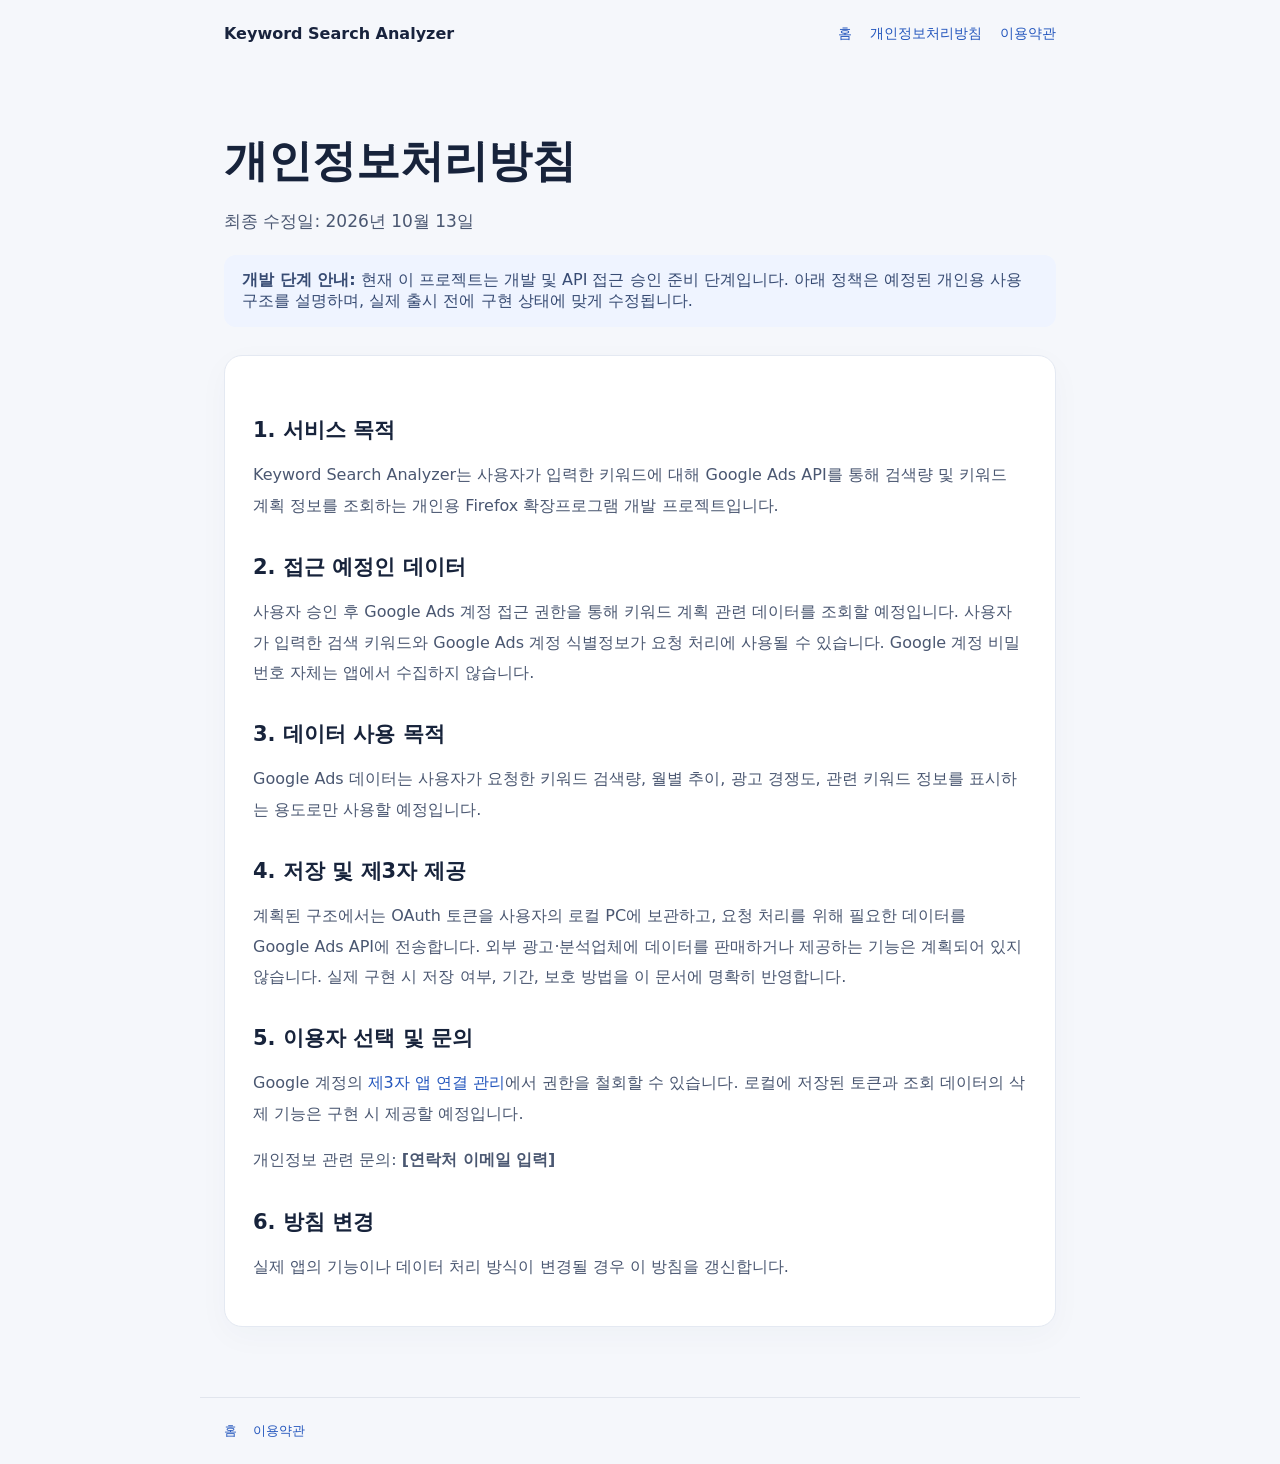
==== privacy.html @ 6447e029 "Add files via upload" ====
<!doctype html><html lang="ko"><head><meta charset="utf-8"><meta name="viewport" content="width=device-width, initial-scale=1"><title>개인정보처리방침 | Keyword Search Analyzer</title><link rel="stylesheet" href="style.css"></head><body><header><a class="brand" href="./">Keyword Search Analyzer</a><nav><a href="./">홈</a><a href="privacy.html">개인정보처리방침</a><a href="terms.html">이용약관</a></nav></header><main><h1>개인정보처리방침</h1><p class="lead">최종 수정일: 2026년 10월 13일</p><div class="notice"><strong>개발 단계 안내:</strong> 현재 이 프로젝트는 개발 및 API 접근 승인 준비 단계입니다. 아래 정책은 예정된 개인용 사용 구조를 설명하며, 실제 출시 전에 구현 상태에 맞게 수정됩니다.</div><div class="panel"><h2>1. 서비스 목적</h2><p>Keyword Search Analyzer는 사용자가 입력한 키워드에 대해 Google Ads API를 통해 검색량 및 키워드 계획 정보를 조회하는 개인용 Firefox 확장프로그램 개발 프로젝트입니다.</p><h2>2. 접근 예정인 데이터</h2><p>사용자 승인 후 Google Ads 계정 접근 권한을 통해 키워드 계획 관련 데이터를 조회할 예정입니다. 사용자가 입력한 검색 키워드와 Google Ads 계정 식별정보가 요청 처리에 사용될 수 있습니다. Google 계정 비밀번호 자체는 앱에서 수집하지 않습니다.</p><h2>3. 데이터 사용 목적</h2><p>Google Ads 데이터는 사용자가 요청한 키워드 검색량, 월별 추이, 광고 경쟁도, 관련 키워드 정보를 표시하는 용도로만 사용할 예정입니다.</p><h2>4. 저장 및 제3자 제공</h2><p>계획된 구조에서는 OAuth 토큰을 사용자의 로컬 PC에 보관하고, 요청 처리를 위해 필요한 데이터를 Google Ads API에 전송합니다. 외부 광고·분석업체에 데이터를 판매하거나 제공하는 기능은 계획되어 있지 않습니다. 실제 구현 시 저장 여부, 기간, 보호 방법을 이 문서에 명확히 반영합니다.</p><h2>5. 이용자 선택 및 문의</h2><p>Google 계정의 <a href="https://myaccount.google.com/connections">제3자 앱 연결 관리</a>에서 권한을 철회할 수 있습니다. 로컬에 저장된 토큰과 조회 데이터의 삭제 기능은 구현 시 제공할 예정입니다.</p><p>개인정보 관련 문의: <strong>[연락처 이메일 입력]</strong></p><h2>6. 방침 변경</h2><p>실제 앱의 기능이나 데이터 처리 방식이 변경될 경우 이 방침을 갱신합니다.</p></div></main><footer><a href="./">홈</a><a href="terms.html">이용약관</a></footer></body></html>
---- style.css ----
:root{font-family:system-ui,-apple-system,'Malgun Gothic',sans-serif;color:#17233b;background:#f5f7fb}*{box-sizing:border-box}body{margin:0}header,main,footer{max-width:880px;margin:auto;padding:24px}header{display:flex;align-items:center;justify-content:space-between;gap:12px}a{color:#2356bd;text-decoration:none}a:hover{text-decoration:underline}.brand{font-weight:800;color:#18233d}nav{display:flex;flex-wrap:wrap;gap:18px;font-size:14px}main{padding-top:48px;padding-bottom:70px}.eyebrow{color:#2356bd;font-weight:700;font-size:13px;letter-spacing:.08em}h1{font-size:clamp(28px,5vw,44px);line-height:1.25;margin:18px 0}h2{font-size:21px;margin:32px 0 14px}.lead{font-size:17px;line-height:1.85;color:#4a5771}.panel{background:white;border:1px solid #e4e9f2;border-radius:18px;padding:28px;margin-top:28px;box-shadow:0 9px 32px #1a305008}.panel p,.panel li{line-height:1.9;color:#4a5771}footer{border-top:1px solid #e1e5ed;color:#67768a;font-size:13px}footer a{margin-right:16px}.notice{background:#eff4ff;border-radius:12px;padding:15px 18px;color:#374b73;margin-top:18px}code{word-break:break-word} @media(max-width:500px){header{align-items:flex-start;flex-direction:column}main{padding-top:18px}.panel{padding:20px}}
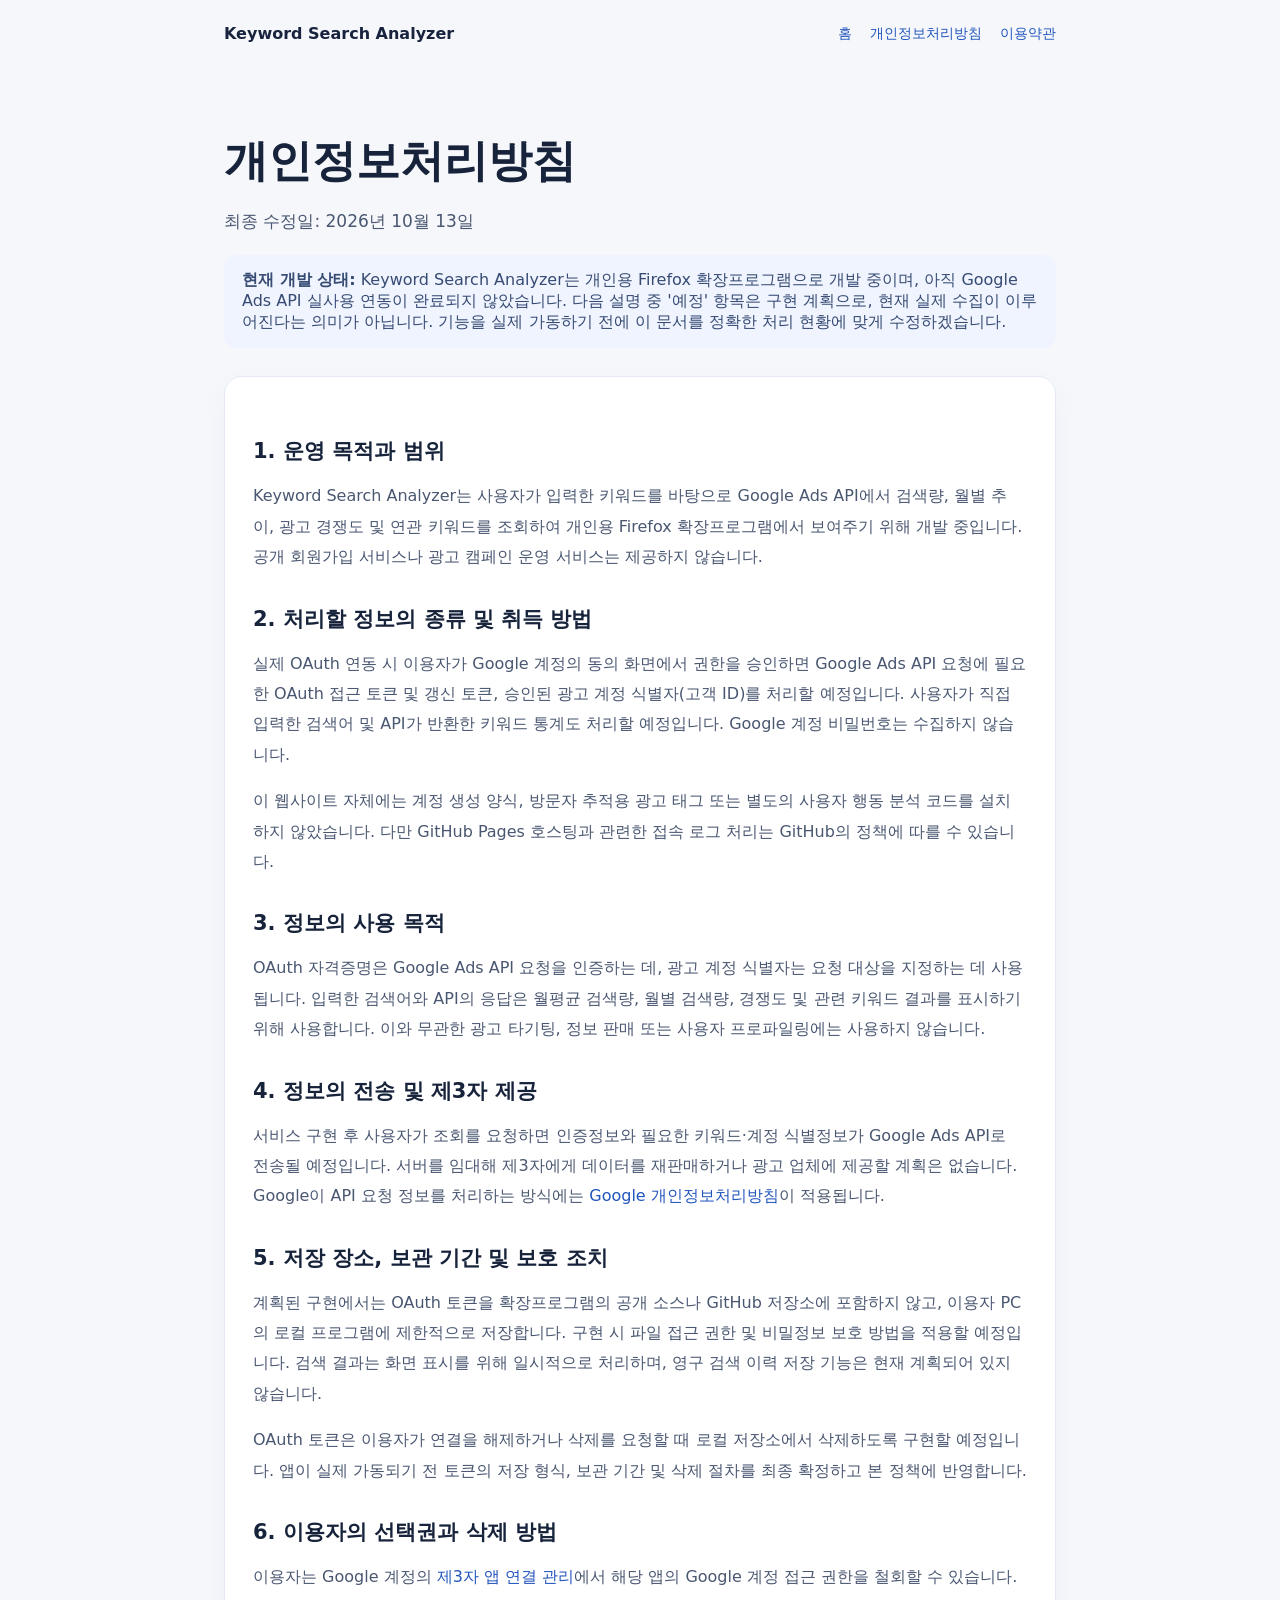
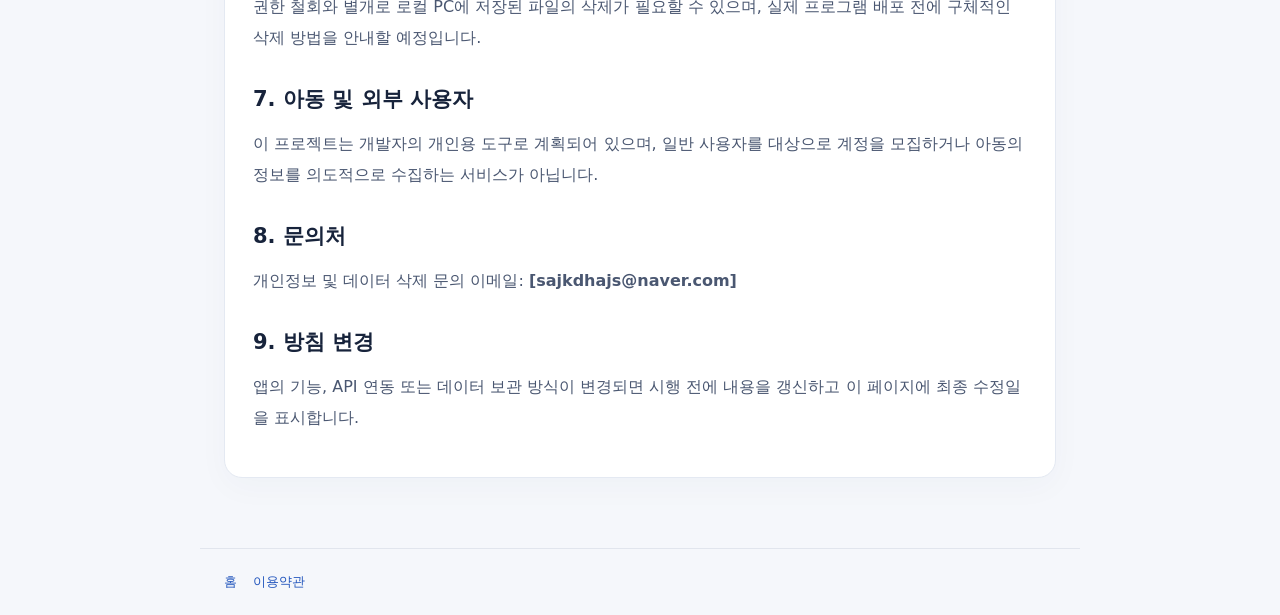
==== commit f55b99d1: "Add files via upload" ====
--- a/privacy.html
+++ b/privacy.html
@@ -1 +1,38 @@
-<!doctype html><html lang="ko"><head><meta charset="utf-8"><meta name="viewport" content="width=device-width, initial-scale=1"><title>개인정보처리방침 | Keyword Search Analyzer</title><link rel="stylesheet" href="style.css"></head><body><header><a class="brand" href="./">Keyword Search Analyzer</a><nav><a href="./">홈</a><a href="privacy.html">개인정보처리방침</a><a href="terms.html">이용약관</a></nav></header><main><h1>개인정보처리방침</h1><p class="lead">최종 수정일: 2026년 10월 13일</p><div class="notice"><strong>개발 단계 안내:</strong> 현재 이 프로젝트는 개발 및 API 접근 승인 준비 단계입니다. 아래 정책은 예정된 개인용 사용 구조를 설명하며, 실제 출시 전에 구현 상태에 맞게 수정됩니다.</div><div class="panel"><h2>1. 서비스 목적</h2><p>Keyword Search Analyzer는 사용자가 입력한 키워드에 대해 Google Ads API를 통해 검색량 및 키워드 계획 정보를 조회하는 개인용 Firefox 확장프로그램 개발 프로젝트입니다.</p><h2>2. 접근 예정인 데이터</h2><p>사용자 승인 후 Google Ads 계정 접근 권한을 통해 키워드 계획 관련 데이터를 조회할 예정입니다. 사용자가 입력한 검색 키워드와 Google Ads 계정 식별정보가 요청 처리에 사용될 수 있습니다. Google 계정 비밀번호 자체는 앱에서 수집하지 않습니다.</p><h2>3. 데이터 사용 목적</h2><p>Google Ads 데이터는 사용자가 요청한 키워드 검색량, 월별 추이, 광고 경쟁도, 관련 키워드 정보를 표시하는 용도로만 사용할 예정입니다.</p><h2>4. 저장 및 제3자 제공</h2><p>계획된 구조에서는 OAuth 토큰을 사용자의 로컬 PC에 보관하고, 요청 처리를 위해 필요한 데이터를 Google Ads API에 전송합니다. 외부 광고·분석업체에 데이터를 판매하거나 제공하는 기능은 계획되어 있지 않습니다. 실제 구현 시 저장 여부, 기간, 보호 방법을 이 문서에 명확히 반영합니다.</p><h2>5. 이용자 선택 및 문의</h2><p>Google 계정의 <a href="https://myaccount.google.com/connections">제3자 앱 연결 관리</a>에서 권한을 철회할 수 있습니다. 로컬에 저장된 토큰과 조회 데이터의 삭제 기능은 구현 시 제공할 예정입니다.</p><p>개인정보 관련 문의: <strong>[연락처 이메일 입력]</strong></p><h2>6. 방침 변경</h2><p>실제 앱의 기능이나 데이터 처리 방식이 변경될 경우 이 방침을 갱신합니다.</p></div></main><footer><a href="./">홈</a><a href="terms.html">이용약관</a></footer></body></html>
+<!doctype html>
+<html lang="ko">
+<head>
+<meta charset="utf-8"><meta name="viewport" content="width=device-width, initial-scale=1">
+<title>개인정보처리방침 | Keyword Search Analyzer</title>
+<link rel="stylesheet" href="style.css">
+</head>
+<body>
+<header><a class="brand" href="./">Keyword Search Analyzer</a><nav><a href="./">홈</a><a href="privacy.html">개인정보처리방침</a><a href="terms.html">이용약관</a></nav></header>
+<main>
+<h1>개인정보처리방침</h1>
+<p class="lead">최종 수정일: 2026년 10월 13일</p>
+<div class="notice"><strong>현재 개발 상태:</strong> Keyword Search Analyzer는 개인용 Firefox 확장프로그램으로 개발 중이며, 아직 Google Ads API 실사용 연동이 완료되지 않았습니다. 다음 설명 중 '예정' 항목은 구현 계획으로, 현재 실제 수집이 이루어진다는 의미가 아닙니다. 기능을 실제 가동하기 전에 이 문서를 정확한 처리 현황에 맞게 수정하겠습니다.</div>
+<div class="panel">
+<h2>1. 운영 목적과 범위</h2>
+<p>Keyword Search Analyzer는 사용자가 입력한 키워드를 바탕으로 Google Ads API에서 검색량, 월별 추이, 광고 경쟁도 및 연관 키워드를 조회하여 개인용 Firefox 확장프로그램에서 보여주기 위해 개발 중입니다. 공개 회원가입 서비스나 광고 캠페인 운영 서비스는 제공하지 않습니다.</p>
+<h2>2. 처리할 정보의 종류 및 취득 방법</h2>
+<p>실제 OAuth 연동 시 이용자가 Google 계정의 동의 화면에서 권한을 승인하면 Google Ads API 요청에 필요한 OAuth 접근 토큰 및 갱신 토큰, 승인된 광고 계정 식별자(고객 ID)를 처리할 예정입니다. 사용자가 직접 입력한 검색어 및 API가 반환한 키워드 통계도 처리할 예정입니다. Google 계정 비밀번호는 수집하지 않습니다.</p>
+<p>이 웹사이트 자체에는 계정 생성 양식, 방문자 추적용 광고 태그 또는 별도의 사용자 행동 분석 코드를 설치하지 않았습니다. 다만 GitHub Pages 호스팅과 관련한 접속 로그 처리는 GitHub의 정책에 따를 수 있습니다.</p>
+<h2>3. 정보의 사용 목적</h2>
+<p>OAuth 자격증명은 Google Ads API 요청을 인증하는 데, 광고 계정 식별자는 요청 대상을 지정하는 데 사용됩니다. 입력한 검색어와 API의 응답은 월평균 검색량, 월별 검색량, 경쟁도 및 관련 키워드 결과를 표시하기 위해 사용합니다. 이와 무관한 광고 타기팅, 정보 판매 또는 사용자 프로파일링에는 사용하지 않습니다.</p>
+<h2>4. 정보의 전송 및 제3자 제공</h2>
+<p>서비스 구현 후 사용자가 조회를 요청하면 인증정보와 필요한 키워드·계정 식별정보가 Google Ads API로 전송될 예정입니다. 서버를 임대해 제3자에게 데이터를 재판매하거나 광고 업체에 제공할 계획은 없습니다. Google이 API 요청 정보를 처리하는 방식에는 <a href="https://policies.google.com/privacy">Google 개인정보처리방침</a>이 적용됩니다.</p>
+<h2>5. 저장 장소, 보관 기간 및 보호 조치</h2>
+<p>계획된 구현에서는 OAuth 토큰을 확장프로그램의 공개 소스나 GitHub 저장소에 포함하지 않고, 이용자 PC의 로컬 프로그램에 제한적으로 저장합니다. 구현 시 파일 접근 권한 및 비밀정보 보호 방법을 적용할 예정입니다. 검색 결과는 화면 표시를 위해 일시적으로 처리하며, 영구 검색 이력 저장 기능은 현재 계획되어 있지 않습니다.</p>
+<p>OAuth 토큰은 이용자가 연결을 해제하거나 삭제를 요청할 때 로컬 저장소에서 삭제하도록 구현할 예정입니다. 앱이 실제 가동되기 전 토큰의 저장 형식, 보관 기간 및 삭제 절차를 최종 확정하고 본 정책에 반영합니다.</p>
+<h2>6. 이용자의 선택권과 삭제 방법</h2>
+<p>이용자는 Google 계정의 <a href="https://myaccount.google.com/connections">제3자 앱 연결 관리</a>에서 해당 앱의 Google 계정 접근 권한을 철회할 수 있습니다. 권한 철회와 별개로 로컬 PC에 저장된 파일의 삭제가 필요할 수 있으며, 실제 프로그램 배포 전에 구체적인 삭제 방법을 안내할 예정입니다.</p>
+<h2>7. 아동 및 외부 사용자</h2>
+<p>이 프로젝트는 개발자의 개인용 도구로 계획되어 있으며, 일반 사용자를 대상으로 계정을 모집하거나 아동의 정보를 의도적으로 수집하는 서비스가 아닙니다.</p>
+<h2>8. 문의처</h2>
+<p>개인정보 및 데이터 삭제 문의 이메일: <strong>[sajkdhajs@naver.com]</strong></p>
+<h2>9. 방침 변경</h2>
+<p>앱의 기능, API 연동 또는 데이터 보관 방식이 변경되면 시행 전에 내용을 갱신하고 이 페이지에 최종 수정일을 표시합니다.</p>
+</div>
+</main>
+<footer><a href="./">홈</a><a href="terms.html">이용약관</a></footer>
+</body></html>
